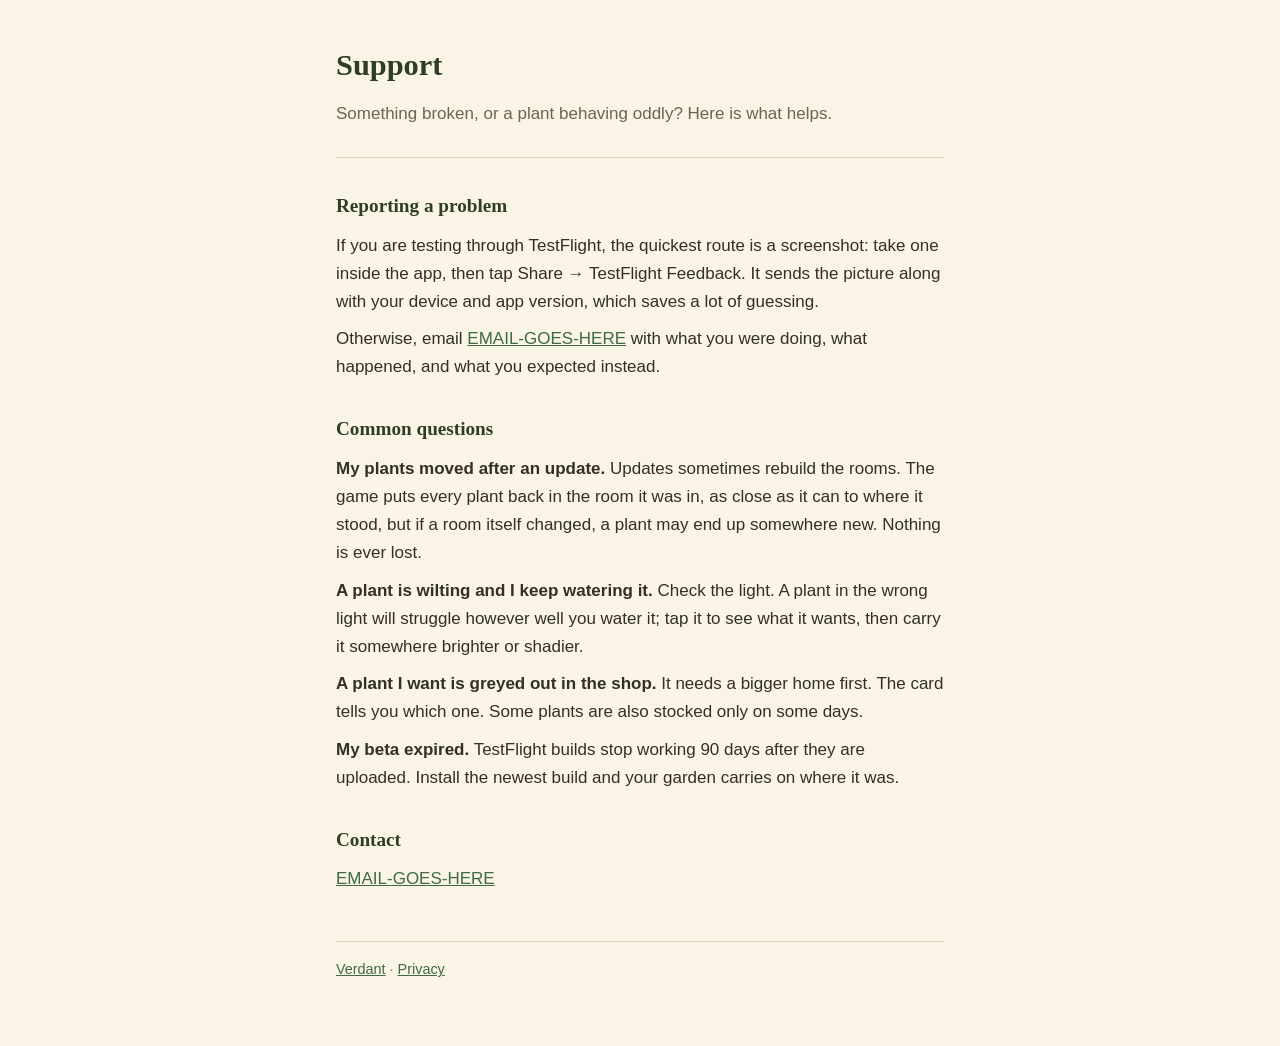
==== support.html @ d337e3f1 "Add files via upload" ====
<!DOCTYPE html>
<html lang="en">
<head>
<meta charset="utf-8">
<meta name="viewport" content="width=device-width, initial-scale=1">
<title>Verdant &mdash; Support</title>
<link rel="stylesheet" href="style.css">
</head>
<body>
<main>
  <header>
    <h1>Support</h1>
    <p class="lede">Something broken, or a plant behaving oddly? Here is what helps.</p>
  </header>

  <h2>Reporting a problem</h2>
  <p>If you are testing through TestFlight, the quickest route is a screenshot: take one inside
  the app, then tap Share &rarr; TestFlight Feedback. It sends the picture along with your
  device and app version, which saves a lot of guessing.</p>
  <p>Otherwise, email <a href="mailto:EMAIL-GOES-HERE">EMAIL-GOES-HERE</a> with what you were
  doing, what happened, and what you expected instead.</p>

  <h2>Common questions</h2>
  <p><strong>My plants moved after an update.</strong> Updates sometimes rebuild the rooms. The
  game puts every plant back in the room it was in, as close as it can to where it stood, but
  if a room itself changed, a plant may end up somewhere new. Nothing is ever lost.</p>
  <p><strong>A plant is wilting and I keep watering it.</strong> Check the light. A plant in the
  wrong light will struggle however well you water it; tap it to see what it wants, then carry
  it somewhere brighter or shadier.</p>
  <p><strong>A plant I want is greyed out in the shop.</strong> It needs a bigger home first.
  The card tells you which one. Some plants are also stocked only on some days.</p>
  <p><strong>My beta expired.</strong> TestFlight builds stop working 90 days after they are
  uploaded. Install the newest build and your garden carries on where it was.</p>

  <h2>Contact</h2>
  <p><a href="mailto:EMAIL-GOES-HERE">EMAIL-GOES-HERE</a></p>

  <footer><a href="index.html">Verdant</a> &middot; <a href="privacy.html">Privacy</a></footer>
</main>
</body>
</html>
---- style.css ----
:root { color-scheme: light; }
* { box-sizing: border-box; }
body {
  margin: 0; padding: 2.5rem 1.25rem 4rem;
  background: #FAF4E6; color: #332F26;
  font: 17px/1.65 -apple-system, BlinkMacSystemFont, "Segoe UI", Roboto, sans-serif;
}
main { max-width: 38rem; margin: 0 auto; }
header { border-bottom: 1px solid #DFD4BA; padding-bottom: 1.25rem; margin-bottom: 2rem; }
h1 { font-family: Georgia, "Times New Roman", serif; font-size: 1.9rem; color: #2F3D24; margin: 0 0 .3rem; }
h2 { font-family: Georgia, serif; font-size: 1.2rem; color: #2F3D24; margin: 2rem 0 .5rem; }
p, li { margin: .6rem 0; }
a { color: #3E6B43; }
.lede { color: #6B6453; }
.date { color: #8A8271; font-size: .9rem; }
nav a { margin-right: 1rem; font-size: .95rem; }
footer { margin-top: 3rem; border-top: 1px solid #DFD4BA; padding-top: 1rem; color: #8A8271; font-size: .9rem; }
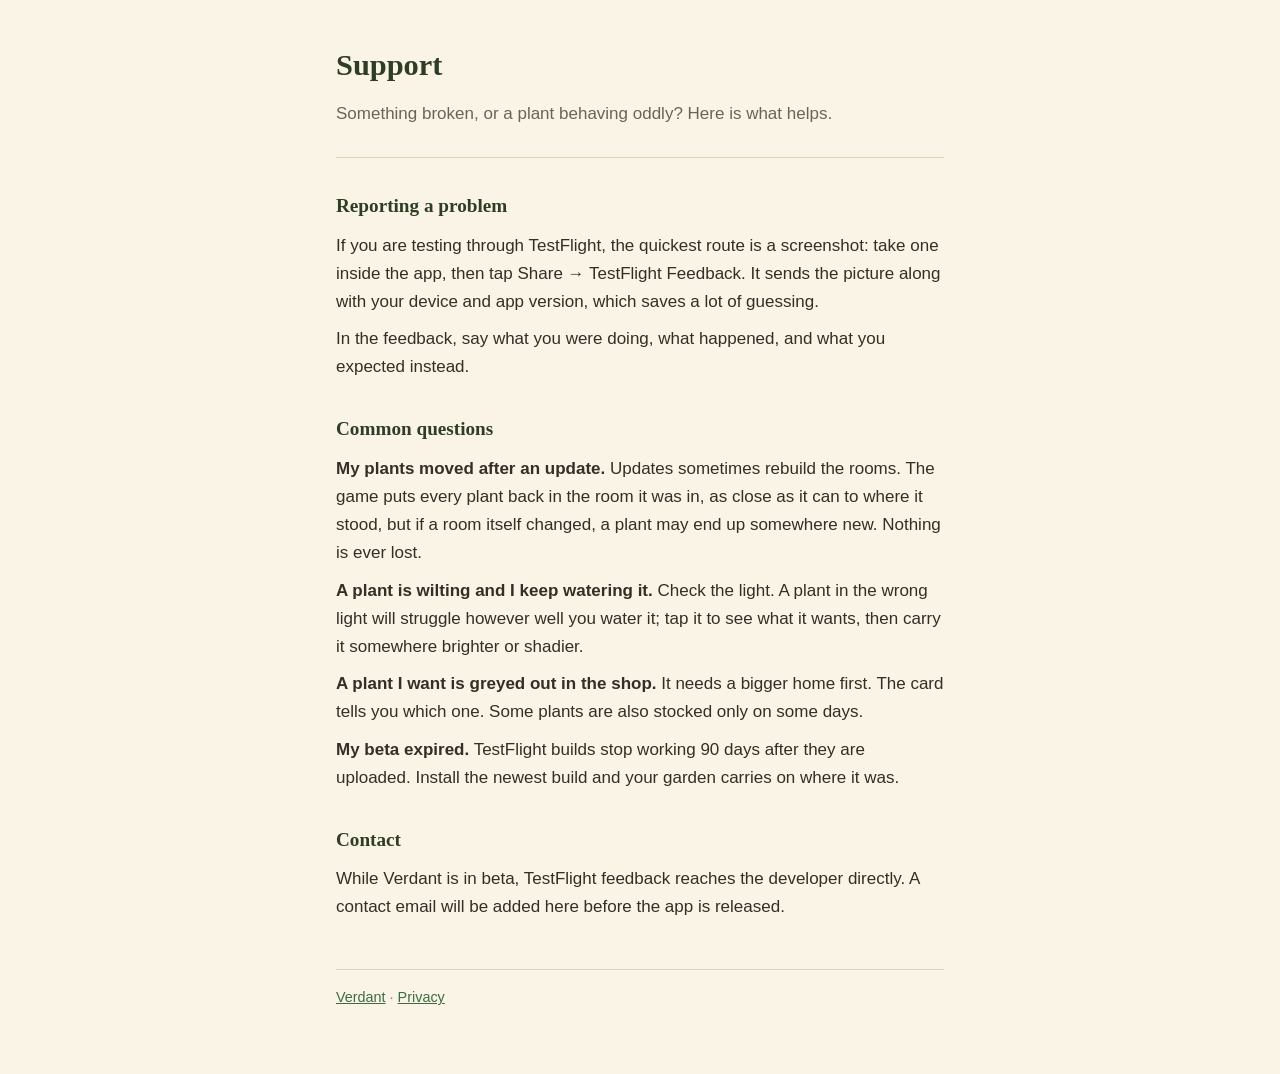
==== commit 38dcea9f: "Point contact lines at TestFlight feedback for the beta The placeholder address is gone. Testers rea" ====
--- a/support.html
+++ b/support.html
@@ -17,8 +17,8 @@
   <p>If you are testing through TestFlight, the quickest route is a screenshot: take one inside
   the app, then tap Share &rarr; TestFlight Feedback. It sends the picture along with your
   device and app version, which saves a lot of guessing.</p>
-  <p>Otherwise, email <a href="mailto:EMAIL-GOES-HERE">EMAIL-GOES-HERE</a> with what you were
-  doing, what happened, and what you expected instead.</p>
+  <p>In the feedback, say what you were doing, what happened, and what you expected
+  instead.</p>
 
   <h2>Common questions</h2>
   <p><strong>My plants moved after an update.</strong> Updates sometimes rebuild the rooms. The
@@ -33,7 +33,8 @@
   uploaded. Install the newest build and your garden carries on where it was.</p>
 
   <h2>Contact</h2>
-  <p><a href="mailto:EMAIL-GOES-HERE">EMAIL-GOES-HERE</a></p>
+  <p>While Verdant is in beta, TestFlight feedback reaches the developer directly. A contact
+  email will be added here before the app is released.</p>
 
   <footer><a href="index.html">Verdant</a> &middot; <a href="privacy.html">Privacy</a></footer>
 </main>
